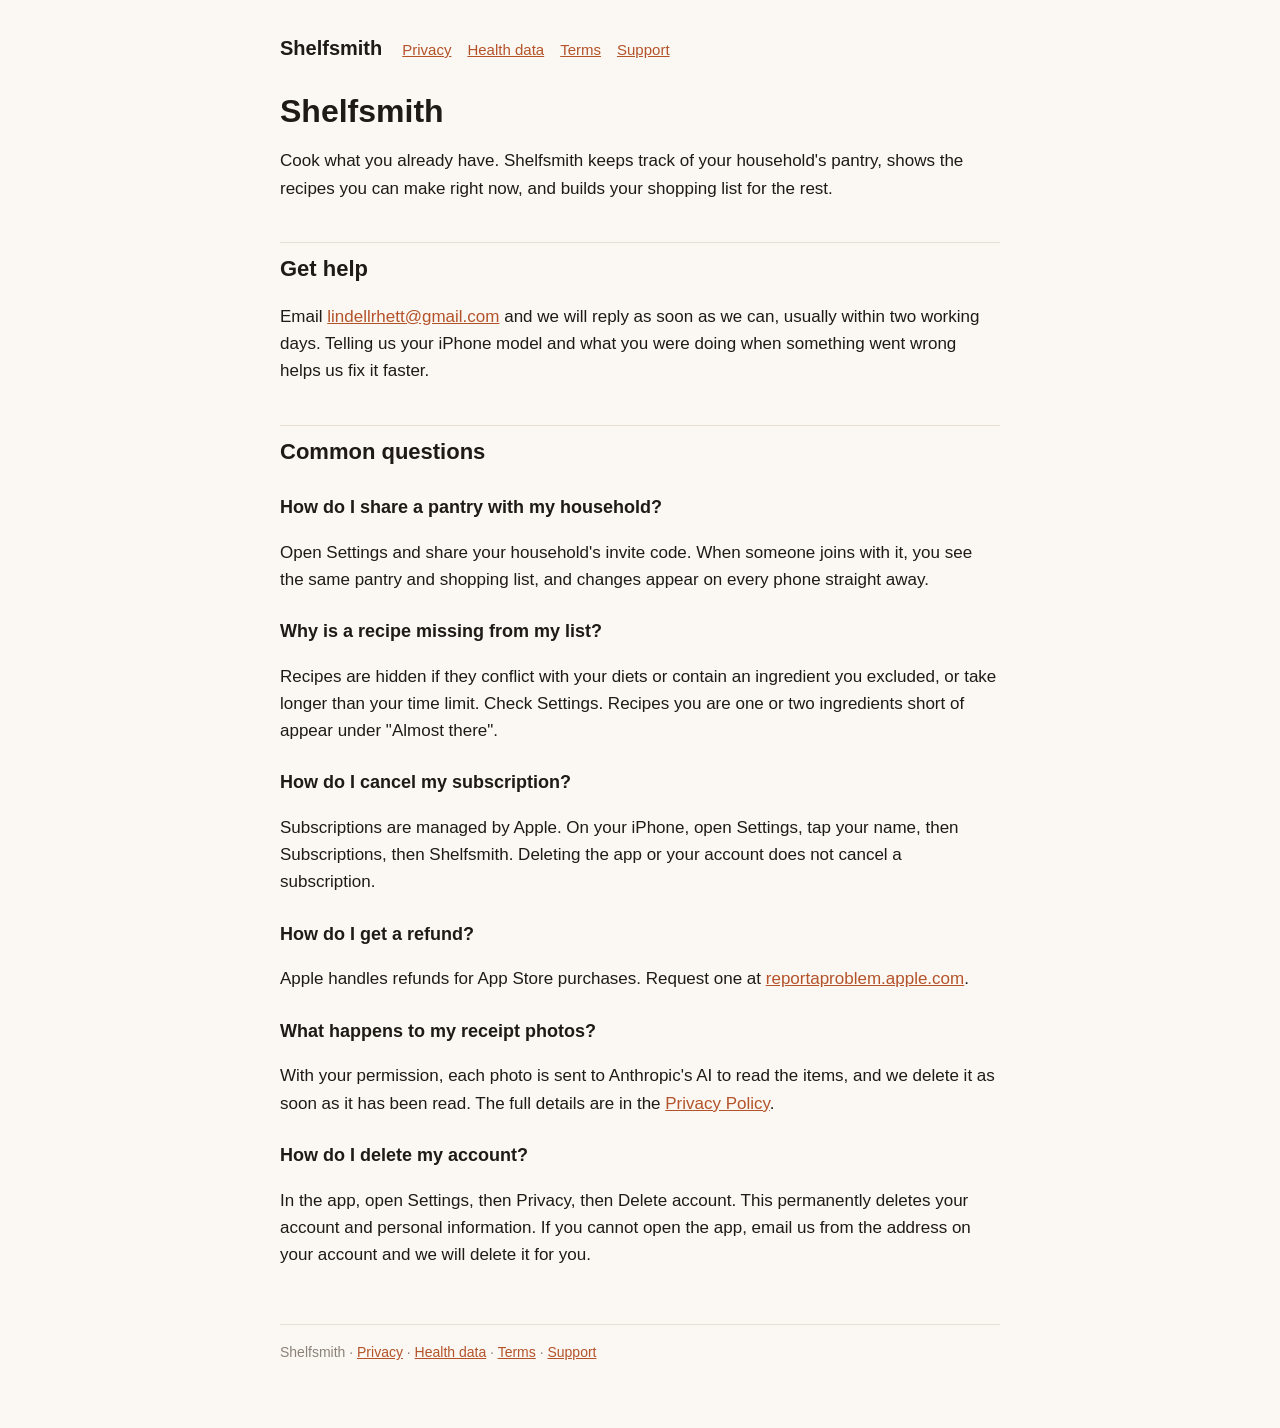
==== site/index.html @ 31359845 "Add files via upload" ====
<!doctype html>
<html lang="en">
<head>
<meta charset="utf-8">
<meta name="viewport" content="width=device-width, initial-scale=1">
<title>Shelfsmith · Support</title>
<link rel="stylesheet" href="style.css">
</head>
<body>
<div class="wrap">
<header class="site">
  <a class="brand" href="./">Shelfsmith</a>
  <nav>
    <a href="privacy">Privacy</a>
    <a href="health-data">Health data</a>
    <a href="terms">Terms</a>
    <a href="./">Support</a>
  </nav>
</header>

<h1>Shelfsmith</h1>
<p>Cook what you already have. Shelfsmith keeps track of your household's pantry, shows the recipes you can make right now, and builds your shopping list for the rest.</p>

<h2>Get help</h2>
<p>Email <a href="mailto:lindellrhett@gmail.com">lindellrhett@gmail.com</a> and we will reply as soon as we can, usually within two working days. Telling us your iPhone model and what you were doing when something went wrong helps us fix it faster.</p>

<h2>Common questions</h2>

<h3>How do I share a pantry with my household?</h3>
<p>Open Settings and share your household's invite code. When someone joins with it, you see the same pantry and shopping list, and changes appear on every phone straight away.</p>

<h3>Why is a recipe missing from my list?</h3>
<p>Recipes are hidden if they conflict with your diets or contain an ingredient you excluded, or take longer than your time limit. Check Settings. Recipes you are one or two ingredients short of appear under "Almost there".</p>

<h3>How do I cancel my subscription?</h3>
<p>Subscriptions are managed by Apple. On your iPhone, open Settings, tap your name, then Subscriptions, then Shelfsmith. Deleting the app or your account does not cancel a subscription.</p>

<h3>How do I get a refund?</h3>
<p>Apple handles refunds for App Store purchases. Request one at <a href="https://reportaproblem.apple.com">reportaproblem.apple.com</a>.</p>

<h3>What happens to my receipt photos?</h3>
<p>With your permission, each photo is sent to Anthropic's AI to read the items, and we delete it as soon as it has been read. The full details are in the <a href="privacy#receipts">Privacy Policy</a>.</p>

<h3>How do I delete my account?</h3>
<p>In the app, open Settings, then Privacy, then Delete account. This permanently deletes your account and personal information. If you cannot open the app, email us from the address on your account and we will delete it for you.</p>

<footer class="site">Shelfsmith · <a href="privacy">Privacy</a> · <a href="health-data">Health data</a> · <a href="terms">Terms</a> · <a href="./">Support</a></footer>
</div>
</body>
</html>
---- site/style.css ----
:root {
  --bg: #fbf7f2;
  --surface: #ffffff;
  --text: #1f1a16;
  --muted: #5f5750;
  --faint: #8b837b;
  --border: #e8e0d6;
  --primary: #b4532a;
  --banner: #fff4d6;
  --banner-border: #e9c46a;
}

* { box-sizing: border-box; }

html { -webkit-text-size-adjust: 100%; }

body {
  margin: 0;
  background: var(--bg);
  color: var(--text);
  font: 17px/1.6 -apple-system, BlinkMacSystemFont, "Segoe UI", Roboto, "Helvetica Neue", Arial, sans-serif;
  padding-inline: 20px;
}

.wrap { max-width: 720px; margin: 0 auto; padding-block: 32px 64px; }

header.site { display: flex; flex-wrap: wrap; align-items: baseline; gap: 8px 20px; margin-bottom: 28px; }
header.site .brand { font-weight: 700; font-size: 20px; color: var(--text); text-decoration: none; }
header.site nav { display: flex; flex-wrap: wrap; gap: 4px 16px; font-size: 15px; }

a { color: var(--primary); }

h1 { font-size: 32px; line-height: 1.2; margin: 0 0 6px; }
h2 { font-size: 22px; margin: 40px 0 8px; padding-top: 8px; border-top: 1px solid var(--border); }
h3 { font-size: 18px; margin: 24px 0 6px; }

.updated { color: var(--faint); font-size: 15px; margin: 0 0 24px; }

.draft {
  background: var(--banner);
  border: 1px solid var(--banner-border);
  border-radius: 10px;
  padding: 12px 16px;
  font-size: 15px;
  margin-bottom: 24px;
}

.summary {
  background: var(--surface);
  border: 1px solid var(--border);
  border-radius: 12px;
  padding: 4px 20px;
  margin: 20px 0;
}

.table-wrap { overflow-x: auto; margin: 12px 0; }
table { border-collapse: collapse; width: 100%; min-width: 520px; font-size: 15px; background: var(--surface); }
th, td { text-align: left; vertical-align: top; padding: 10px 12px; border: 1px solid var(--border); }
th { background: #f4ede4; }

li { margin: 4px 0; }

footer.site { margin-top: 56px; padding-top: 16px; border-top: 1px solid var(--border); color: var(--faint); font-size: 14px; }
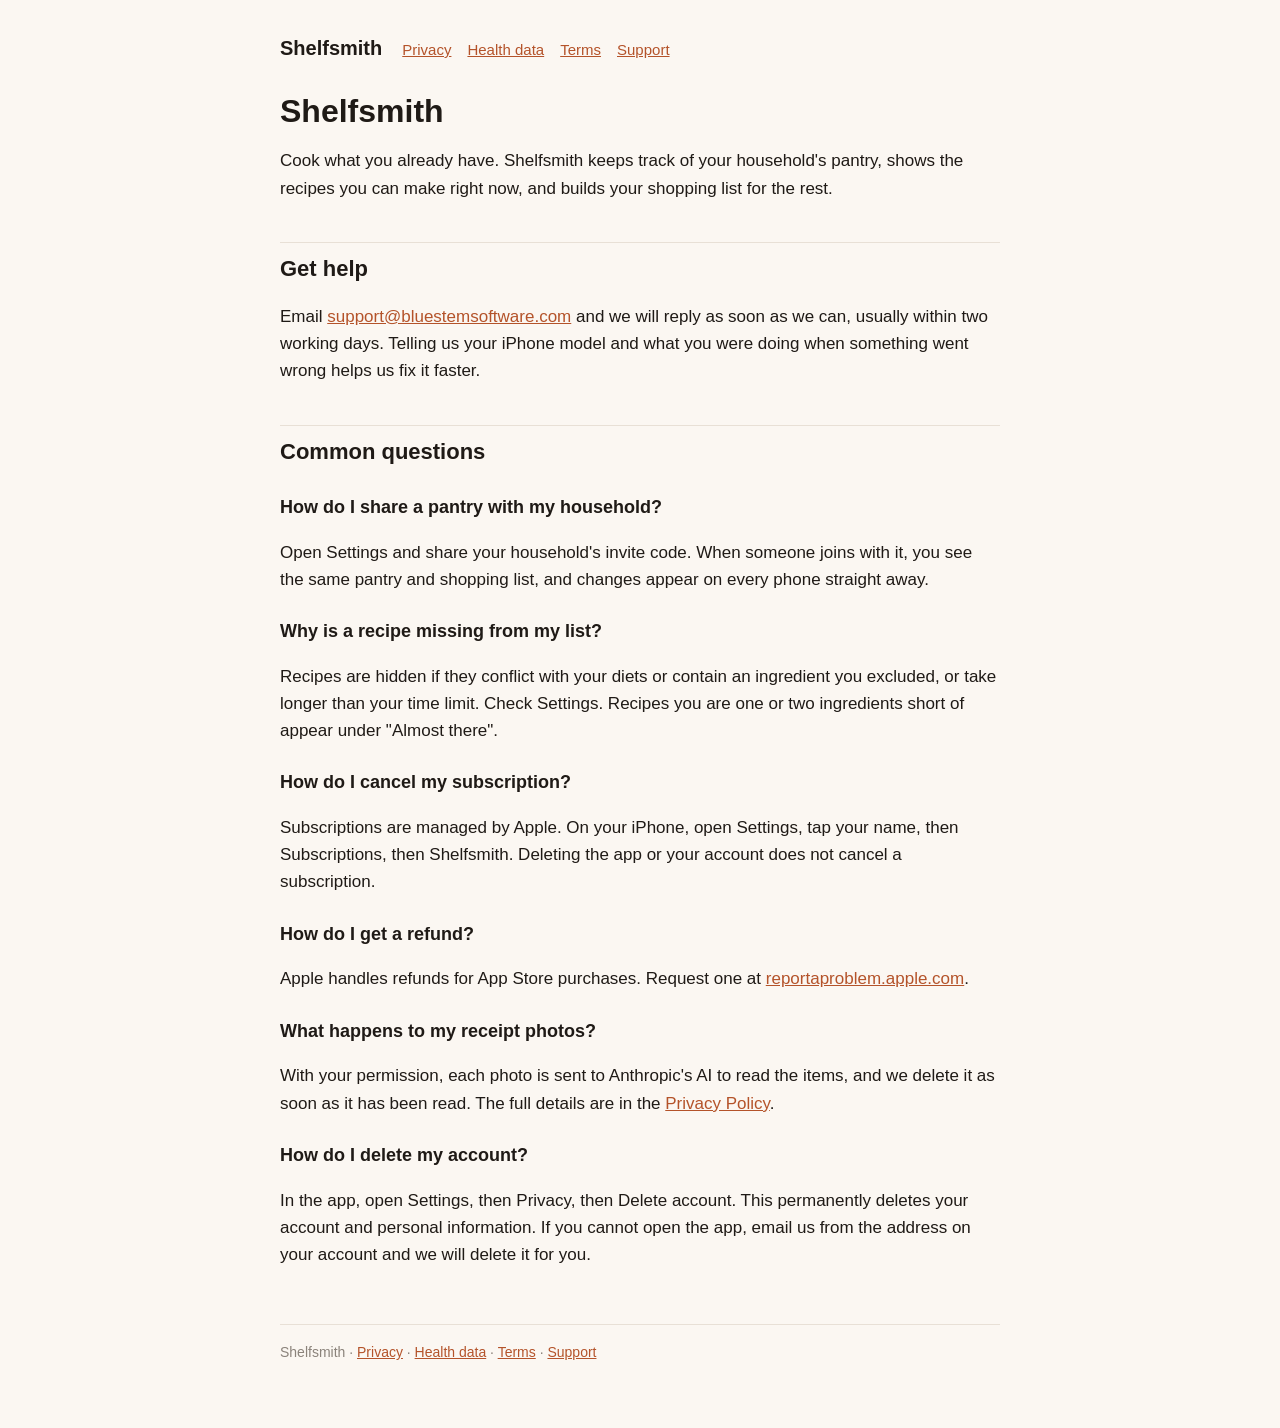
==== commit 362948e4: "Put the legal pages into effect: no draft banners, North Dakota law, support@bluestemsoftware.com" ====
--- a/site/index.html
+++ b/site/index.html
@@ -22,7 +22,7 @@
 <p>Cook what you already have. Shelfsmith keeps track of your household's pantry, shows the recipes you can make right now, and builds your shopping list for the rest.</p>
 
 <h2>Get help</h2>
-<p>Email <a href="mailto:lindellrhett@gmail.com">lindellrhett@gmail.com</a> and we will reply as soon as we can, usually within two working days. Telling us your iPhone model and what you were doing when something went wrong helps us fix it faster.</p>
+<p>Email <a href="mailto:support@bluestemsoftware.com">support@bluestemsoftware.com</a> and we will reply as soon as we can, usually within two working days. Telling us your iPhone model and what you were doing when something went wrong helps us fix it faster.</p>
 
 <h2>Common questions</h2>
 
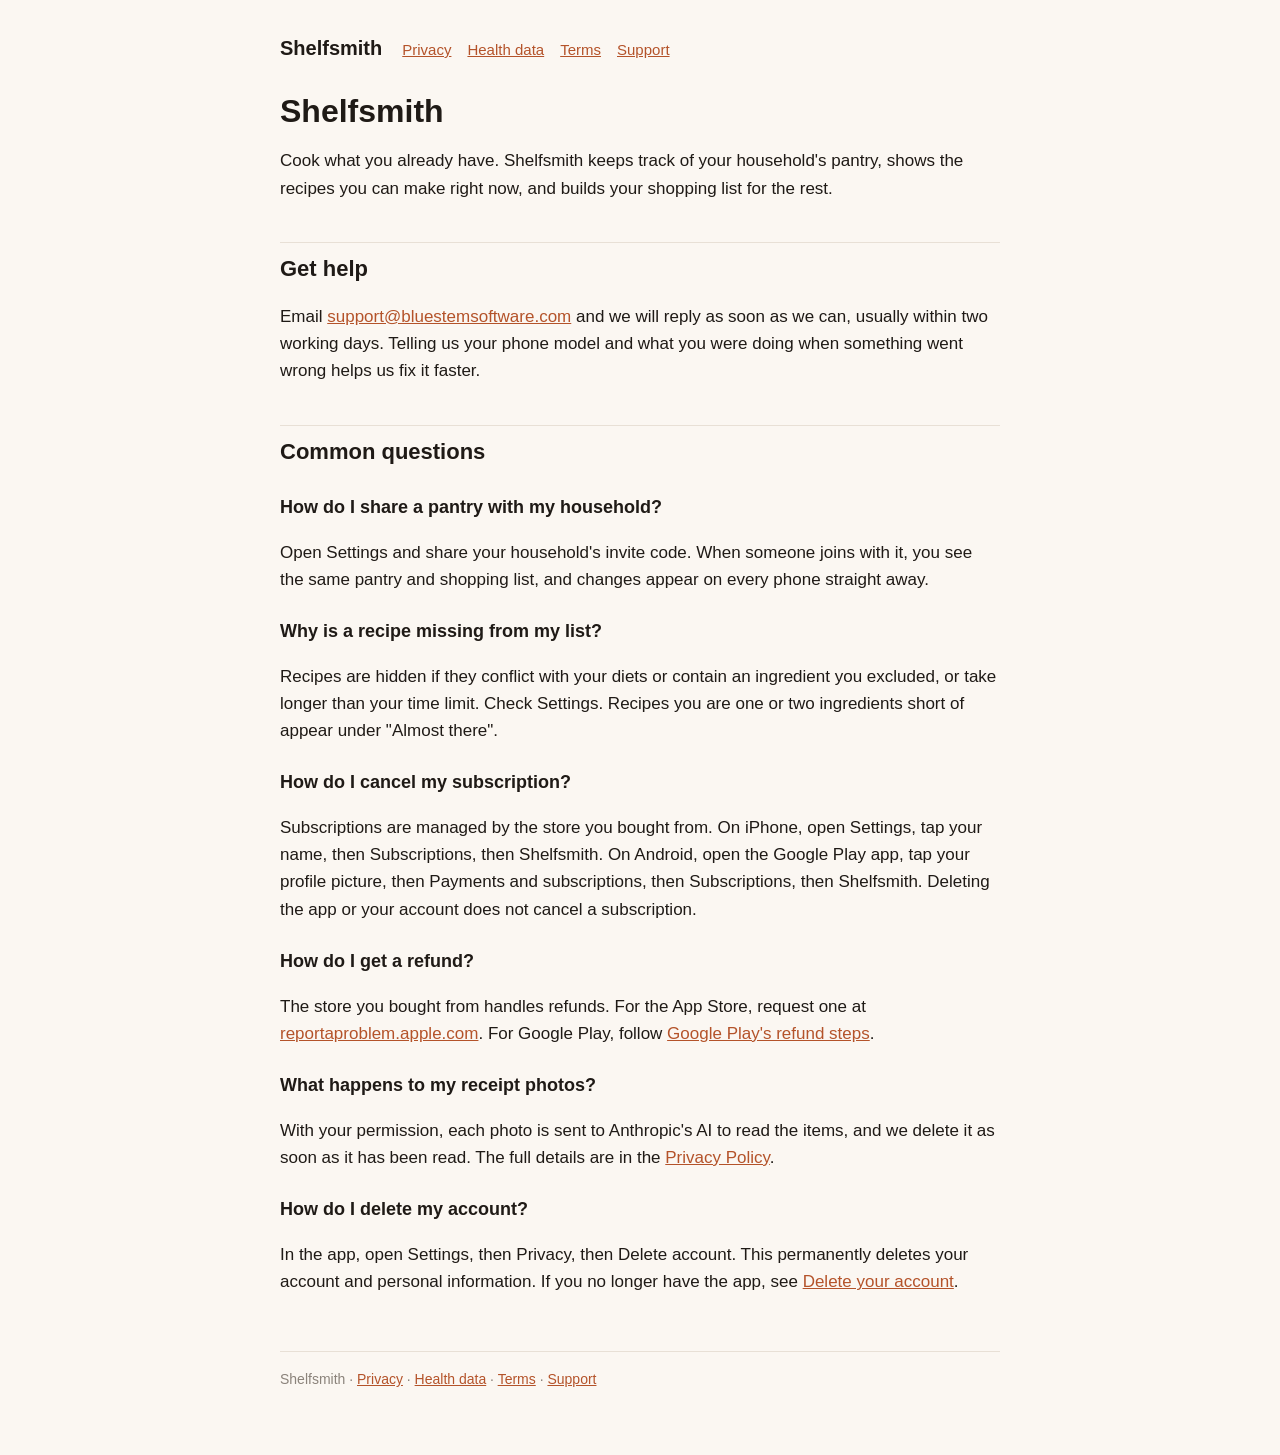
==== commit e6d18a07: "Add Google Play wording and an account deletion page Billing, cancelling and refunds now cover Googl" ====
--- a/site/index.html
+++ b/site/index.html
@@ -22,7 +22,7 @@
 <p>Cook what you already have. Shelfsmith keeps track of your household's pantry, shows the recipes you can make right now, and builds your shopping list for the rest.</p>
 
 <h2>Get help</h2>
-<p>Email <a href="mailto:support@bluestemsoftware.com">support@bluestemsoftware.com</a> and we will reply as soon as we can, usually within two working days. Telling us your iPhone model and what you were doing when something went wrong helps us fix it faster.</p>
+<p>Email <a href="mailto:support@bluestemsoftware.com">support@bluestemsoftware.com</a> and we will reply as soon as we can, usually within two working days. Telling us your phone model and what you were doing when something went wrong helps us fix it faster.</p>
 
 <h2>Common questions</h2>
 
@@ -33,16 +33,16 @@
 <p>Recipes are hidden if they conflict with your diets or contain an ingredient you excluded, or take longer than your time limit. Check Settings. Recipes you are one or two ingredients short of appear under "Almost there".</p>
 
 <h3>How do I cancel my subscription?</h3>
-<p>Subscriptions are managed by Apple. On your iPhone, open Settings, tap your name, then Subscriptions, then Shelfsmith. Deleting the app or your account does not cancel a subscription.</p>
+<p>Subscriptions are managed by the store you bought from. On iPhone, open Settings, tap your name, then Subscriptions, then Shelfsmith. On Android, open the Google Play app, tap your profile picture, then Payments and subscriptions, then Subscriptions, then Shelfsmith. Deleting the app or your account does not cancel a subscription.</p>
 
 <h3>How do I get a refund?</h3>
-<p>Apple handles refunds for App Store purchases. Request one at <a href="https://reportaproblem.apple.com">reportaproblem.apple.com</a>.</p>
+<p>The store you bought from handles refunds. For the App Store, request one at <a href="https://reportaproblem.apple.com">reportaproblem.apple.com</a>. For Google Play, follow <a href="https://support.google.com/googleplay/answer/2479637">Google Play's refund steps</a>.</p>
 
 <h3>What happens to my receipt photos?</h3>
 <p>With your permission, each photo is sent to Anthropic's AI to read the items, and we delete it as soon as it has been read. The full details are in the <a href="privacy#receipts">Privacy Policy</a>.</p>
 
 <h3>How do I delete my account?</h3>
-<p>In the app, open Settings, then Privacy, then Delete account. This permanently deletes your account and personal information. If you cannot open the app, email us from the address on your account and we will delete it for you.</p>
+<p>In the app, open Settings, then Privacy, then Delete account. This permanently deletes your account and personal information. If you no longer have the app, see <a href="delete-account">Delete your account</a>.</p>
 
 <footer class="site">Shelfsmith · <a href="privacy">Privacy</a> · <a href="health-data">Health data</a> · <a href="terms">Terms</a> · <a href="./">Support</a></footer>
 </div>
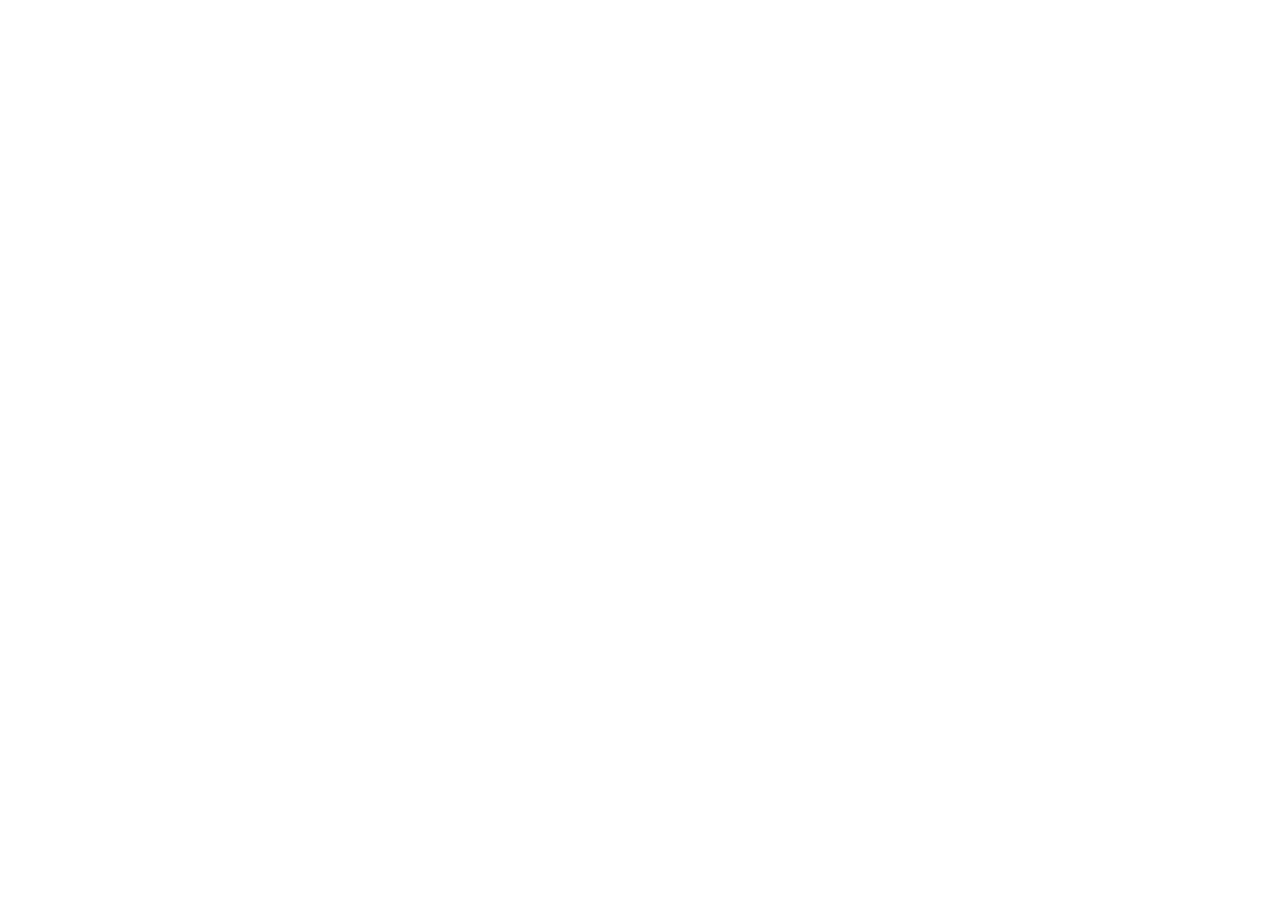
==== commit fa0cee14: "Redirect every page to bluestemsoftware.com/shelfsmith" ====
--- a/site/index.html
+++ b/site/index.html
@@ -4,47 +4,13 @@
 <meta charset="utf-8">
 <meta name="viewport" content="width=device-width, initial-scale=1">
 <title>Shelfsmith · Support</title>
-<link rel="stylesheet" href="style.css">
+<link rel="canonical" href="https://bluestemsoftware.com/shelfsmith/index.html">
+<meta name="robots" content="noindex">
+<script>location.replace('https://bluestemsoftware.com/shelfsmith/index.html' + location.search + location.hash);</script>
+<meta http-equiv="refresh" content="0; url=https://bluestemsoftware.com/shelfsmith/index.html">
+<style>body{margin:0;padding:2rem 1.25rem;background:#fbf7f2;color:#1f1a16;font:17px/1.6 -apple-system,BlinkMacSystemFont,"Segoe UI",Roboto,sans-serif}a{color:#b4532a}</style>
 </head>
 <body>
-<div class="wrap">
-<header class="site">
-  <a class="brand" href="./">Shelfsmith</a>
-  <nav>
-    <a href="privacy">Privacy</a>
-    <a href="health-data">Health data</a>
-    <a href="terms">Terms</a>
-    <a href="./">Support</a>
-  </nav>
-</header>
-
-<h1>Shelfsmith</h1>
-<p>Cook what you already have. Shelfsmith keeps track of your household's pantry, shows the recipes you can make right now, and builds your shopping list for the rest.</p>
-
-<h2>Get help</h2>
-<p>Email <a href="mailto:support@bluestemsoftware.com">support@bluestemsoftware.com</a> and we will reply as soon as we can, usually within two working days. Telling us your phone model and what you were doing when something went wrong helps us fix it faster.</p>
-
-<h2>Common questions</h2>
-
-<h3>How do I share a pantry with my household?</h3>
-<p>Open Settings and share your household's invite code. When someone joins with it, you see the same pantry and shopping list, and changes appear on every phone straight away.</p>
-
-<h3>Why is a recipe missing from my list?</h3>
-<p>Recipes are hidden if they conflict with your diets or contain an ingredient you excluded, or take longer than your time limit. Check Settings. Recipes you are one or two ingredients short of appear under "Almost there".</p>
-
-<h3>How do I cancel my subscription?</h3>
-<p>Subscriptions are managed by the store you bought from. On iPhone, open Settings, tap your name, then Subscriptions, then Shelfsmith. On Android, open the Google Play app, tap your profile picture, then Payments and subscriptions, then Subscriptions, then Shelfsmith. Deleting the app or your account does not cancel a subscription.</p>
-
-<h3>How do I get a refund?</h3>
-<p>The store you bought from handles refunds. For the App Store, request one at <a href="https://reportaproblem.apple.com">reportaproblem.apple.com</a>. For Google Play, follow <a href="https://support.google.com/googleplay/answer/2479637">Google Play's refund steps</a>.</p>
-
-<h3>What happens to my receipt photos?</h3>
-<p>With your permission, each photo is sent to Anthropic's AI to read the items, and we delete it as soon as it has been read. The full details are in the <a href="privacy#receipts">Privacy Policy</a>.</p>
-
-<h3>How do I delete my account?</h3>
-<p>In the app, open Settings, then Privacy, then Delete account. This permanently deletes your account and personal information. If you no longer have the app, see <a href="delete-account">Delete your account</a>.</p>
-
-<footer class="site">Shelfsmith · <a href="privacy">Privacy</a> · <a href="health-data">Health data</a> · <a href="terms">Terms</a> · <a href="./">Support</a></footer>
-</div>
+<p>This page has moved to <a href="https://bluestemsoftware.com/shelfsmith/index.html">https://bluestemsoftware.com/shelfsmith/index.html</a></p>
 </body>
 </html>
